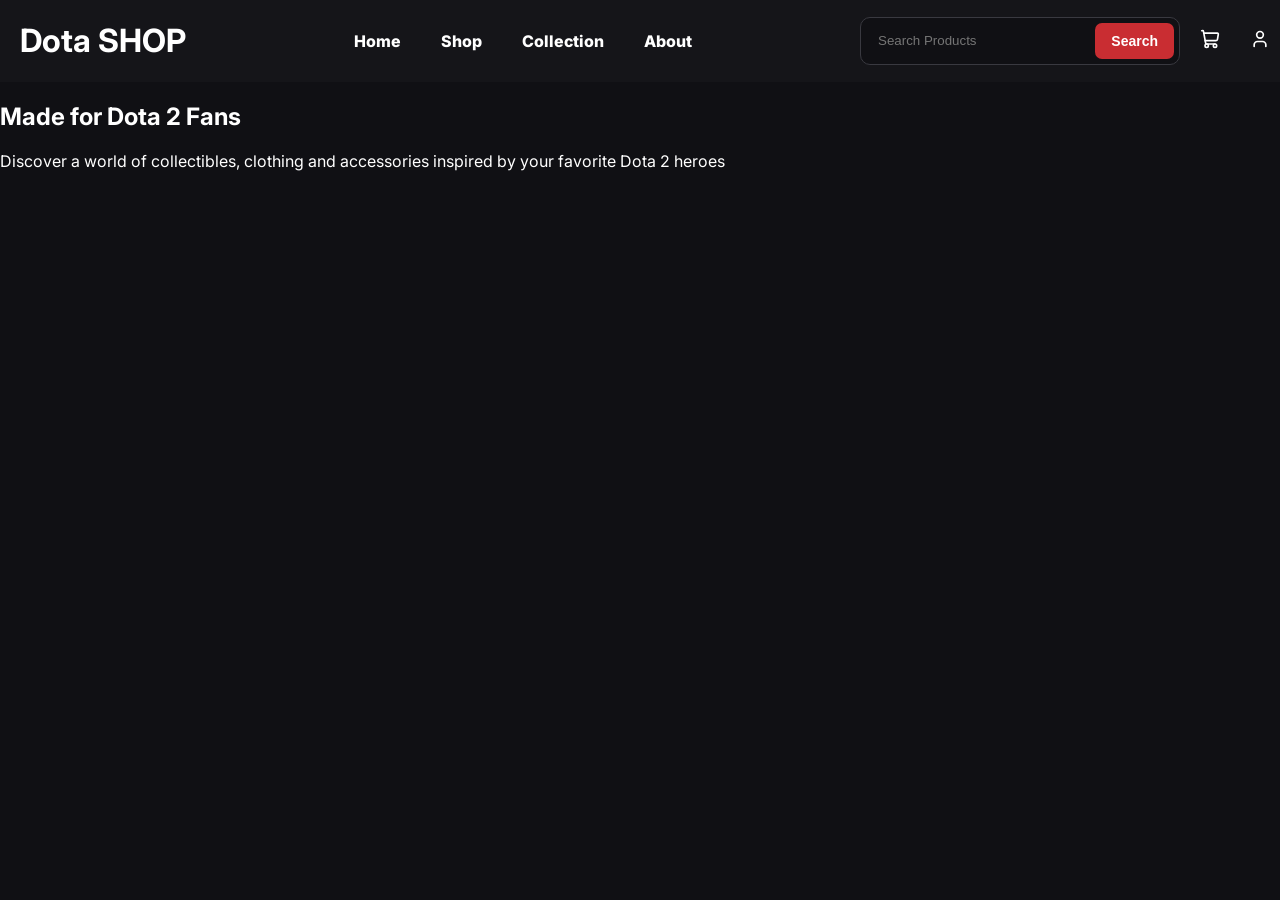
==== about.html @ 54cacaa8 "About page Header  and  strated with info" ====
<!DOCTYPE html>
<html lang="en">
<head>
    <meta charset="UTF-8">
    <meta name="viewport" content="width=
    , initial-scale=1.0">
    <title>About</title>
    <link rel="stylesheet" href="style/style.css">
</head>
<body>
      <header class="header">
      <h1 class="head-text"><a href="index.html">Dota SHOP</a></h1>
      <nav class="navigation">
        <ul class="nav-list">
          <li class="style_list"><a href="">Home</a></li>
          <li class="style_list"><a href="./shop.html">Shop</a></li>
          <li class="style_list"><a href="">Collection</a></li>
          <li class="style_list"><a href="">About</a></li>
        </ul>
      </nav>
      <div class="header-actions">
        <form class="search-form" role="search">
          <input
            class="search_field"
            type="search"
            placeholder="Search Products"
            aria-label="Search Products"
          />
          <button class="search" type="submit">Search</button>
        </form>
        <a class="" href="basket.html">
          <img
            class="basket"
            src="./icons/index1/shopping-cart.svg"
            alt="icon of basket"
          />
        </a>
        <a class="" href="user.html">
          <img
            class="account"
            src="./icons/index1/user.svg"
            alt="icon of account icon "
          />
        </a>
      </div>
    </header>
    <main class = "about-page">
        <section class="about-hero">
            <p class ="about-label">
                <h1>Made for Dota 2 Fans</h1>
                <p class = "about-intro">
                    Discover a world of collectibles, clothing
                    and accessories inspired by your favorite
                    Dota 2 heroes
                </p>
            </p>
        </section>
        <section class="about-story">
            
        </section>
    </main>
</body>
</html>
---- style/style.css ----
@import url('https://fonts.googleapis.com/css2?family=Inter:ital,opsz,wght@0,14..32,100..900;1,14..32,100..900&display=swap');

* {
    box-sizing: border-box;
}
html, body{
    margin:0;
    padding: 0;
    width: 100%;
}

body{
    background-color: #101014;
    color: white;
    font-family: 'Inter', sans-serif;
}

.basket{
    width: 30px;
    height: 30px;
    filter: invert(1);
    padding-right: 10px;
 


}
.account{
    width: 30px;
    height: 30px;
    filter: invert(1);
    padding-right: 10px;
     
}

.head-text a{
    color:white;
    font-family: 'Inter', sans-serif;
    font-weight: 700;
    padding-left: 20px;
    text-decoration: none;
}



.header{
    display: flex;
    justify-content: space-between;
    align-items: center;
    gap:15px 40px;
    background-color: #151519;
    
}
.nav-list{
    padding-top: 15px;
    display: flex;
    gap:40px;
    list-style: none;
    padding: 0;
    margin:0;
    
}

.nav-list a{
    color:white;
    text-decoration: none;
    font-family: 'Inter';
    font-weight: 800;
}

.header-actions{
    display: flex;
    gap: 20px;
    align-items: center;
    
}


.search-form{
    display: flex;
    align-items: center;
    gap:10px;
    width:320px;
    padding: 5px;
    background-color: #101014;
    border: 1px solid #393940;
    border-radius: 10px;
    transition: border-color 0.3s ease;
}

.search_field{
    flex:1;
    min-width: 0;
    padding: 10px 12px;
    background-color: transparent;
    border:none;
    outline: none;
}
.search{
    padding: 10px 16px;
    background-color: #c92d32;
    color:white;
    border:none;
    border-radius: 7px;
    font-size: 14px;
    font-weight: 600;
    cursor: pointer;
    transition: background-color 0.3s ease;
    
}
.search:hover{
    background-color: #e43c42;
}
.search-form:focus-within{
    border-color: #c92d32

}
@media(max-width:900px){
    .search-form{
        width:240px;
    }
}


.shop-button{
    display: inline-flex;
    align-items: center;
    justify-content: center;
    gap:15px;
    padding: 14px 28px;
    background-color: #c92d32;
    color: white;
    text-decoration: none;
    font-family: 'Inter', sans-serif;
    font-size: 16px;
    font-weight: 700;
    border: none;
    border-radius: 10px;
    cursor: pointer;
    transition: background-color 0.3s ease, transform 0.3s ease, box-shadow 0.3s ease;
}
.shop-button:hover{
    background-color: #e43c42;
    transform: translate(-3px);
    box-shadow: 0 6px 20px rgba(201,45,50,0.4);
}
.shop-button:active{
    transform: translate(0);
}
.shop-button:focus-visible{
    outline: 2px solid white;
    outline-offset: 4px;
}

.hero{
    position: relative;
    height: clamp(310px, 30vw, 500px);
    overflow:hidden;
    background-color: #151519;

}
.hero-image{
    width: 100%;
    height: 100%;

}
.hero-image img{
    width: 100%;
    height: 100%;
    object-fit: cover;
    object-position: center 20%;
}
.hero-content{
    position: absolute;
    top: 50%;
    left: 9%;
    transform: translateY(-50%);
    z-index: 2;
    max-width: 480px;
    color:white
}

.hero::before{
    content: "";
    position: absolute;
    inset:0;
    background: linear-gradient(90deg,rgba(0,0,0,0.85) 0%, rgba(0,0,0,0.45) 45%, transparent 80%);
    z-index: 1;
    pointer-events: none;
}
.hero-content h2 {
    font-family: 'Inter', sans-serif;
    font-size: 42px;
    font-weight: 800;
    line-height: 1.1;
    margin: 0 0 15px;
}
.hero-content p{
    font-family: 'Inter', sans-serif;
    font-size: 17px;
    line-height: 1.5;
    color: white;
    margin-bottom: 22px;
}



.products-card{
    display: flex;
    flex-direction: column;
    
}
.products-info {
    display: flex;
    flex-direction: column;
    flex:1;
    padding:15px;
}
.products-info .price {
    margin-top: auto;
}

.products-info button{
    background-color: #c92d32;
    color: white;
    border:none;
    border-radius: 8px;
    padding: 12px;
    cursor: pointer;
    margin-top: 12px;
}

.products-info button:hover{
    background-color: #e43c42;
}
.products-card img{
    padding-top: 20px ;
    display: block;
    width: 100%;
    height:280px;
    object-fit: contain;
}

.products-container{
    display:flex;
    grid-template-columns: repeat(5, minmax(0,1fr));
    gap:20px;
}

@media (max-width:1100px){
    .products-container {
        grid-template-columns: repeat(3, minmax(0,1fr));
    }
}

@media (max-width: 650px){
    .products-container {
        grid-template-columns: repeat(1, minmax(0,1fr));
    }
}


.categories{
    display: flex;
    justify-content: center;
    gap: 20px;
    padding: 25px 40px;
    background-color: #101014;
}

.categories > div {
    display: flex;
    align-items: center;
    justify-content: center;
    gap: 15px;
    width: 250px;
    padding: 20px;
    background-color: #24242b;
    border: 1px solid #393940;
    border-radius: 10px;

    transition: border-color 0.3s ease;

}
.categories > div:hover{
    border-color: #c92d32;
}

.categories img {
    width: 32px;
    height: 32px;
    filter: brightness(0) invert(1);
}

.categories span {
    color: white;
    font-size: 18px;
    font-weight: 600;
}



.products-info h3{
    color:white;
    font-family: 'Inter', sans-serif;
    padding-left: 15px
    
}

.products-info p{
    color:#b8b8c0;
    font-family: 'Inter', sans-serif;
    padding-left: 10px;

}
.products-info price{
    color: white;
    font-size: 20px;
    font-weight:700;

}
.products-link{
    text-decoration: none;
    color:inherit;

}

.products-link:hover h3{
    color:#c92d32;
}

.featured{
    background-color: #24242b;
    padding: 40px;
}

.featured h2{
    font-family: 'Inter', sans-serif;
    color: white;

}


footer {
    background-color: #151519;
    padding:60px 40px 20px;
    color: white;

}
.footer-container{
    display: grid;
    grid-template-columns: 2fr 1fr 1fr 1fr;
    gap: 40px;
    max-width: 1200px;
    margin: 0 auto;
}

.footer-container h3{
    font-size: 20px;
    margin-bottom: 20px;
}
.footer-container p{
    color: #a3a3ad;
    line-height: 1.7;
}
.footer-container a{
    display: block;
    color: #a3a3ad;
    text-decoration: none;
    margin-bottom: 12px;
    transition: color 0.3s ease;

}
.footer-container a:hover{
    color: #c92d32;
}
.footer-social{
    display: flex;
    gap:15px;
}



.footer-social a {
    display: inline-flex;
    align-items: center;
    justify-content: center;
}

.footer-bottom{
    border-top: 1px solid #393940;
    margin-top: 40px;
    padding-top: 20px;
    text-align: center;
    color: #a3a3ad;
    font-size: 14px;
}

@media (max-width: 900px){
    .footer-container{
        grid-template-columns: repeat(2, 1fr);
    }
}

@media (max-width: 600px){
    .footer-container{
        grid-template-columns: 1fr;
    }
    footer{
        padding:40px 20px 20px;
    }
}
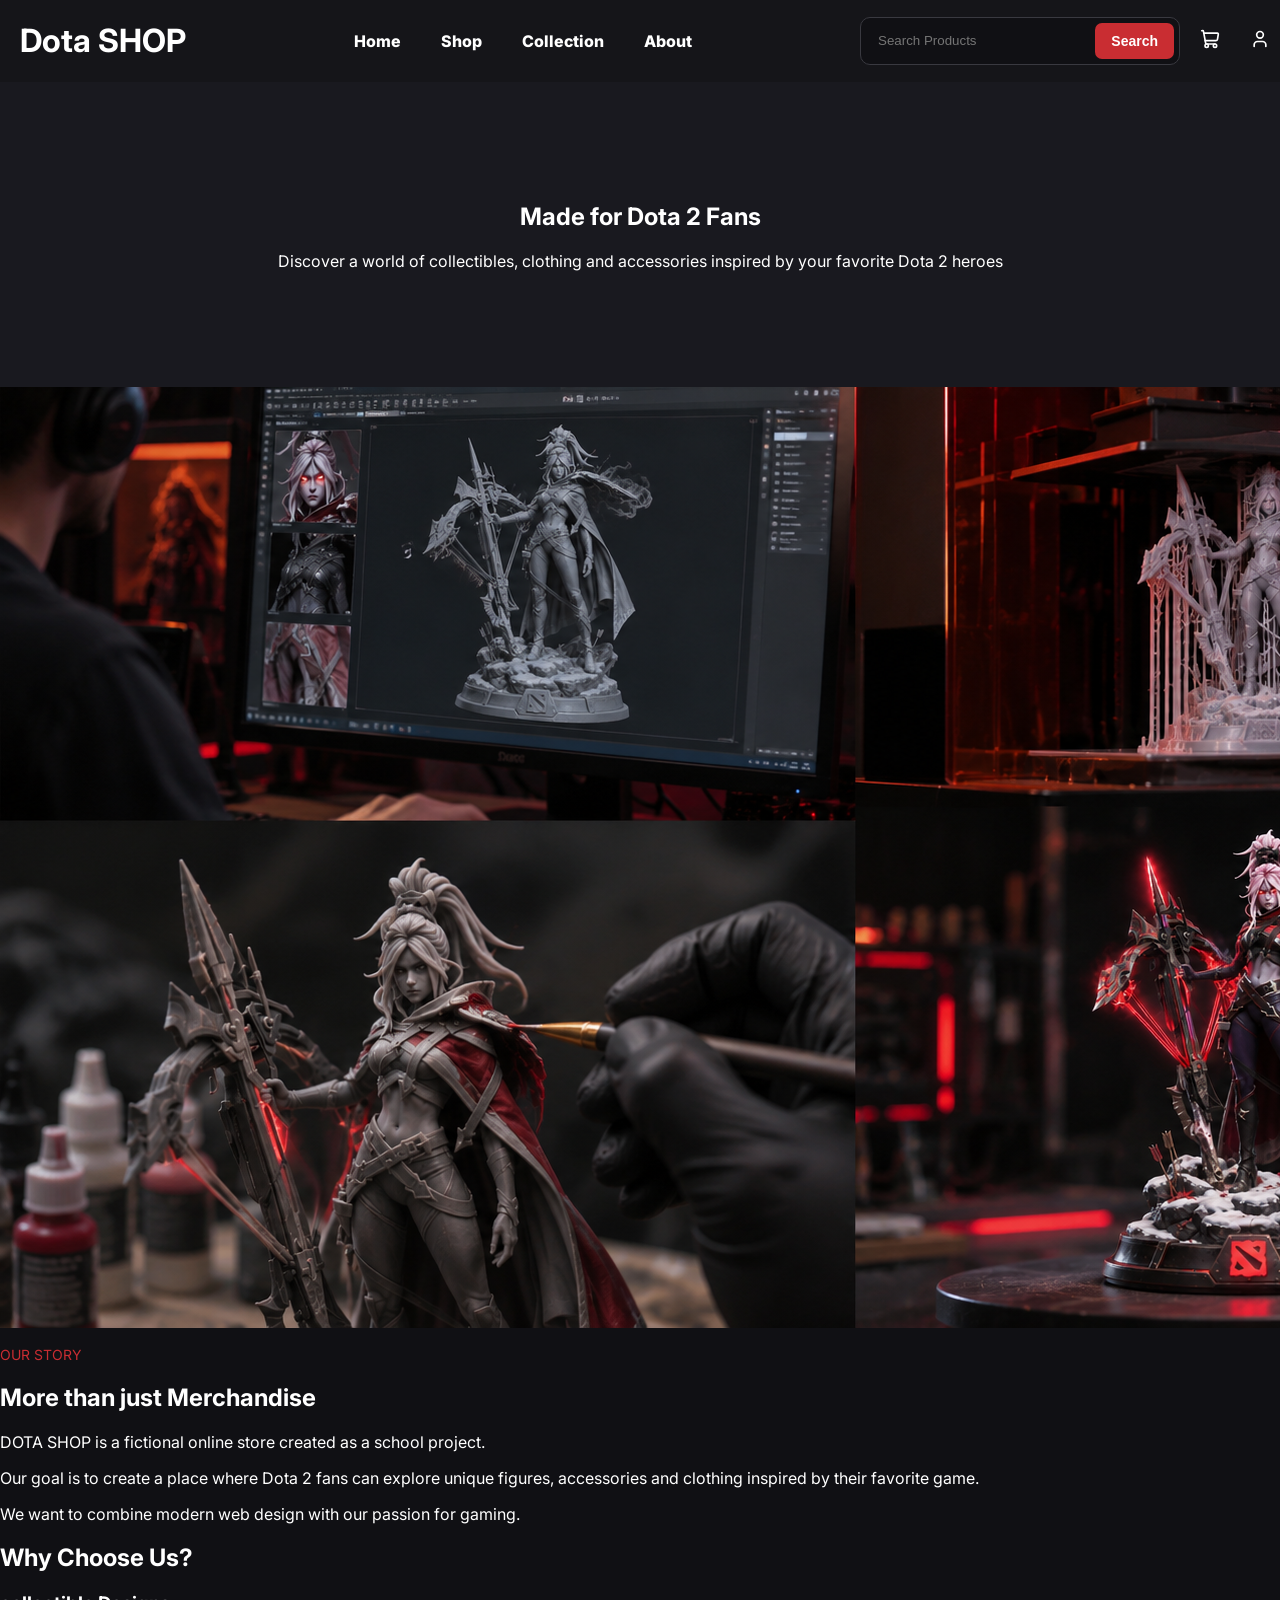
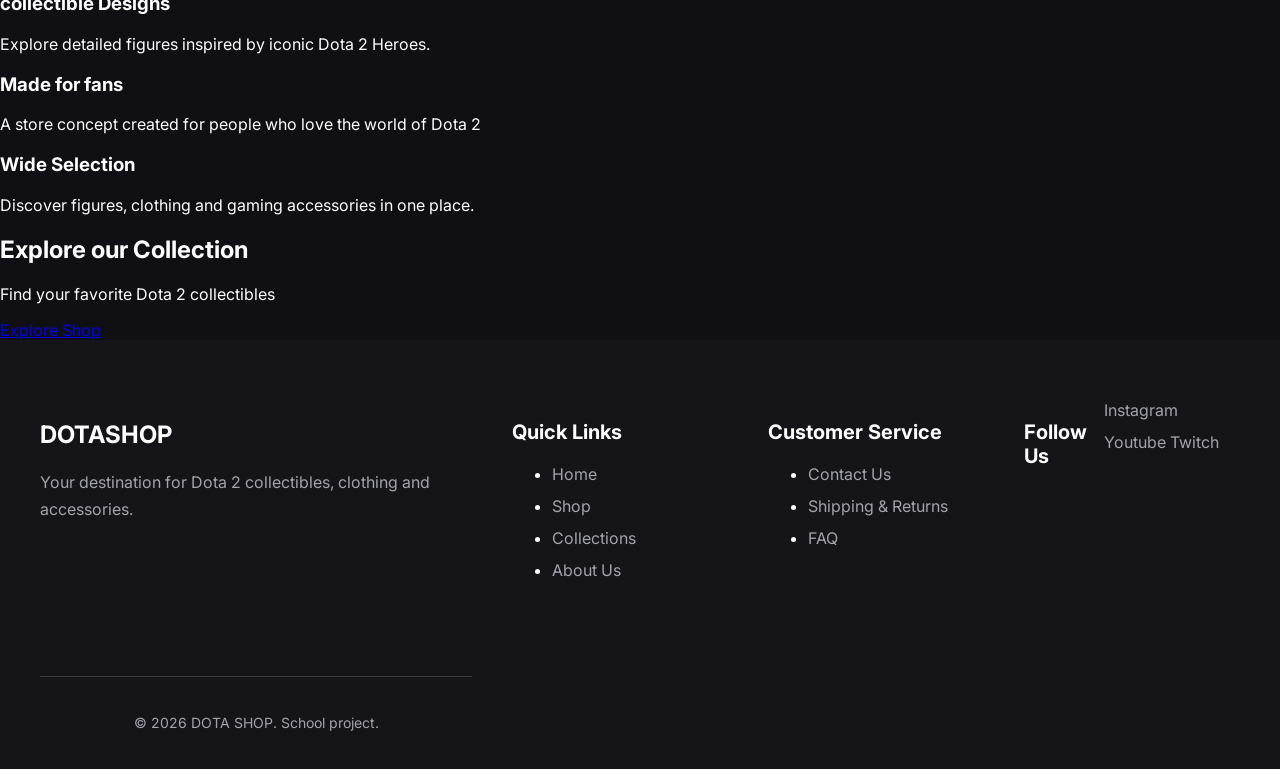
==== commit a8913087: "Update Page of info started with style" ====
--- a/about.html
+++ b/about.html
@@ -5,7 +5,9 @@
     <meta name="viewport" content="width=
     , initial-scale=1.0">
     <title>About</title>
-    <link rel="stylesheet" href="style/style.css">
+    <link rel="stylesheet" href="style/about.css">
+    <link rel ="stylesheet" href="style/style.css">
+    
 </head>
 <body>
       <header class="header">
@@ -56,8 +58,88 @@
             </p>
         </section>
         <section class="about-story">
-            
+            <div class = "about-video">
+                <img src="./images/process_of_build.webp" alt="photo of producing">
+            </div>
+            <div class="about-content">
+                <p class = "about-label">
+                    OUR STORY
+                </p>
+                <h2>More than just Merchandise</h2>
+                <p>  DOTA SHOP is a fictional online store
+                created as a school project.</p>
+                <p>Our goal is to create a place where
+                Dota 2 fans can explore unique figures,
+                accessories and clothing inspired
+                by their favorite game.</p>
+                <p> We want to combine modern web design
+                    with our passion for gaming.</p>
+            </div>
+        </section>
+        <section class="about-values">
+            <h2> Why Choose Us?</h2>
+            <div class="values-container">
+                <article class="value-card" >
+                    <h3>collectible Designs</h3>
+                    <p>
+                        Explore detailed figures inspired by iconic Dota 2 Heroes.
+                    </p>
+                </article>
+                <article class="value-card">
+                    <h3>Made for fans</h3>
+                    <p>
+                        A store concept created for people who love the world of Dota 2 
+                    </p>
+                </article>
+                <article class="value-card">
+                    <h3>Wide Selection</h3>
+                    <p>Discover figures, clothing and gaming accessories in one place.</p>
+                </article>
+            </div>
+        </section>
+        <section class="about-cta">
+            <h2>Explore our Collection</h2>
+            <p> Find your favorite Dota 2 collectibles</p>
+            <a href="./shop.html" class="about-button">Explore Shop</a>
         </section>
     </main>
+    <footer class="footer">
+      <div class="footer-container">
+        <div class="footer-brand">
+          <h2>DOTA<span>SHOP</span></h2>
+          <p> Your destination for Dota 2 collectibles,
+            clothing and accessories.
+          </p>
+        </div>
+        <div class="footer-links">
+          <h3>Quick Links</h3>
+          <ul>
+            <li><a href="./index.html">Home</a></li>
+            <li><a href="./shop.html">Shop</a></li>
+            <li><a href="./collection.html">Collections</a></li>
+            <li><a href="./about.html">About Us</a></li>
+          </ul>
+        </div>
+        <div class="footer-service">
+          <h3>Customer Service</h3>
+          <ul>
+            <li><a href="./contact.html">Contact Us</a></li>
+            <li><a href="./shipping.html">Shipping & Returns</a></li>
+            <li><a href="./faq.html">FAQ</a></li>
+          </ul>
+        </div>
+        <div class="footer-social">
+          <h3>Follow Us</h3>
+          <div class="social-icons">
+            <a href="">Instagram</a>
+            <a href="">Youtube</a>
+            <a href="">Twitch</a>
+          
+      </div>
+      </div>
+      <div class="footer-bottom">
+        <p>© 2026 DOTA SHOP. School project.</p>
+      </div>
+    </footer>
 </body>
 </html>
--- a/style/about.css
+++ b/style/about.css
@@ -0,0 +1,31 @@
+.about-page {
+    background-color: #101014;
+    color: white;
+}
+.about-hero {
+    text-align: center;
+    padding: 100px 20px ;
+    background-color: #19191f;
+}
+.about-label {
+    color:#c92d32;
+    font-size: 14px;
+}
+.about-intro {
+}
+.about-story {
+}
+.about-video {
+}
+.about-content {
+}
+.about-values {
+}
+.values-container {
+}
+.value-card {
+}
+.about-cta {
+}
+.about-button {
+}
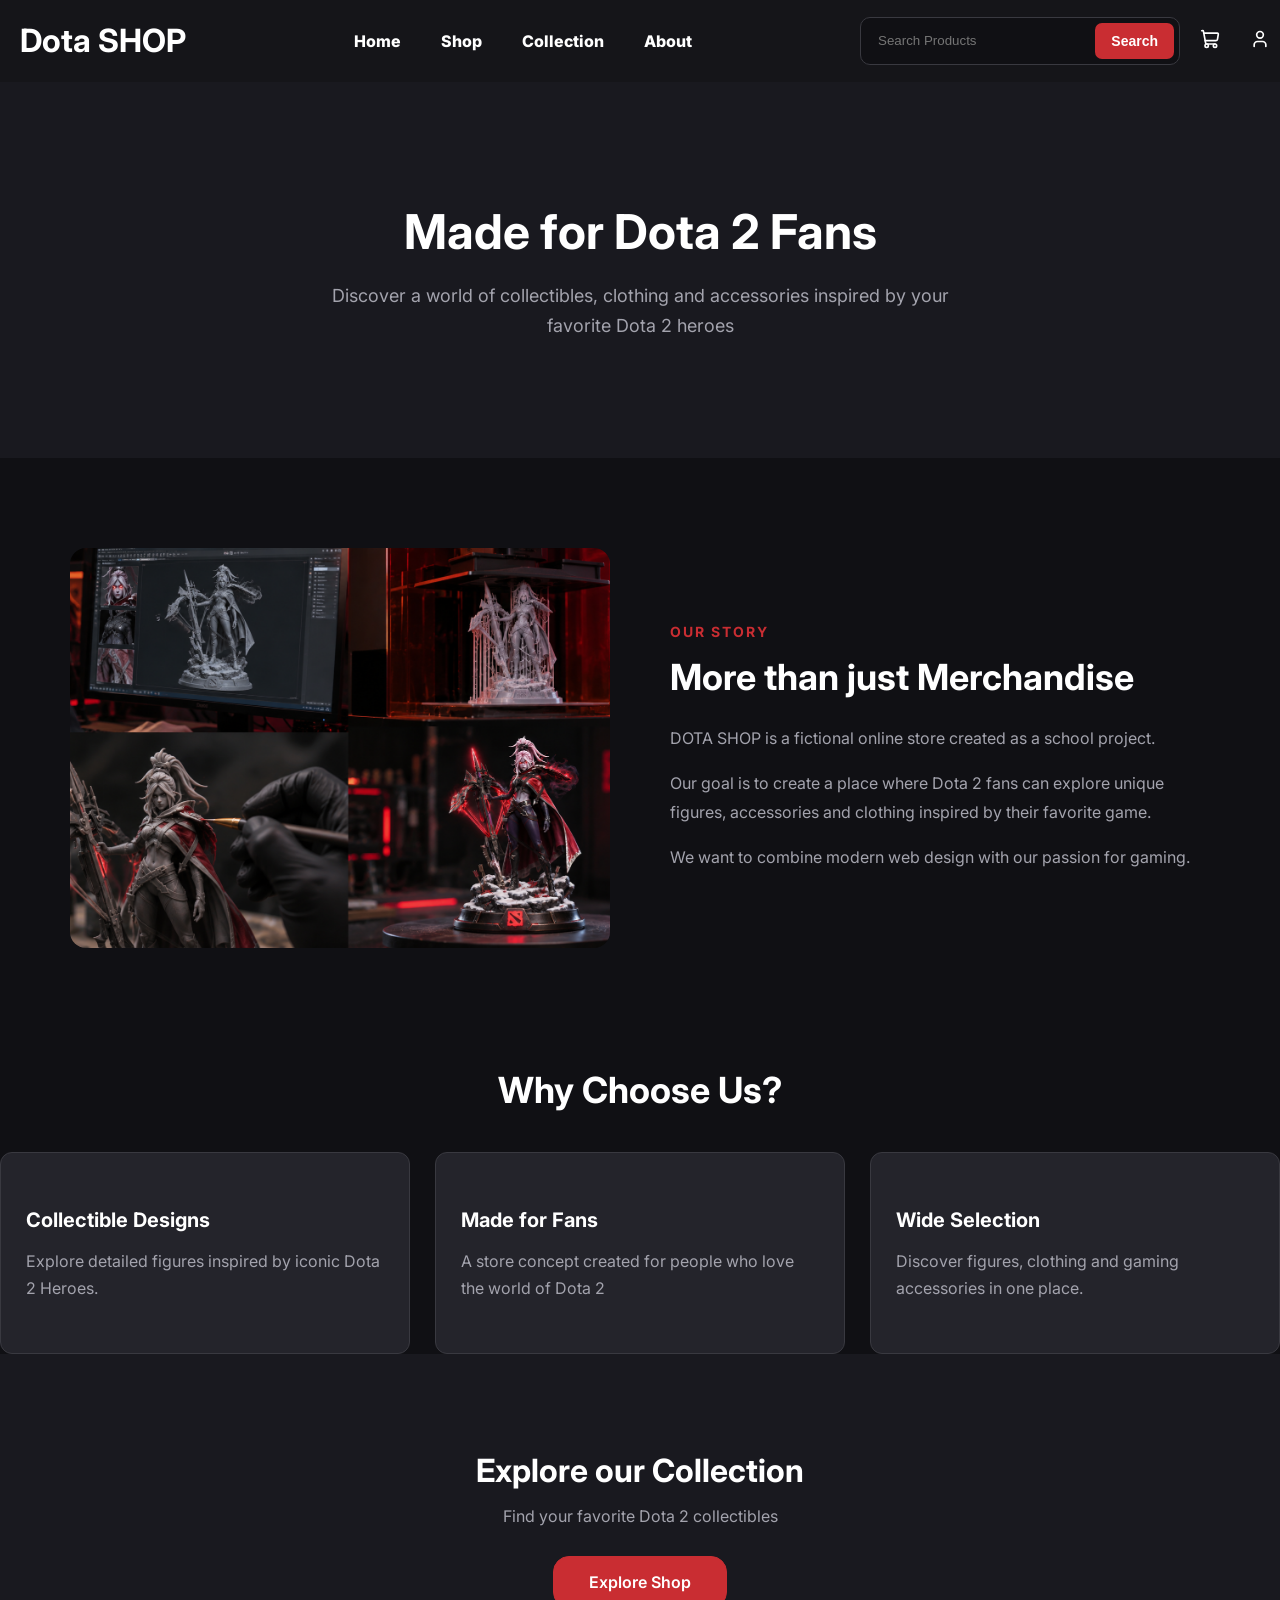
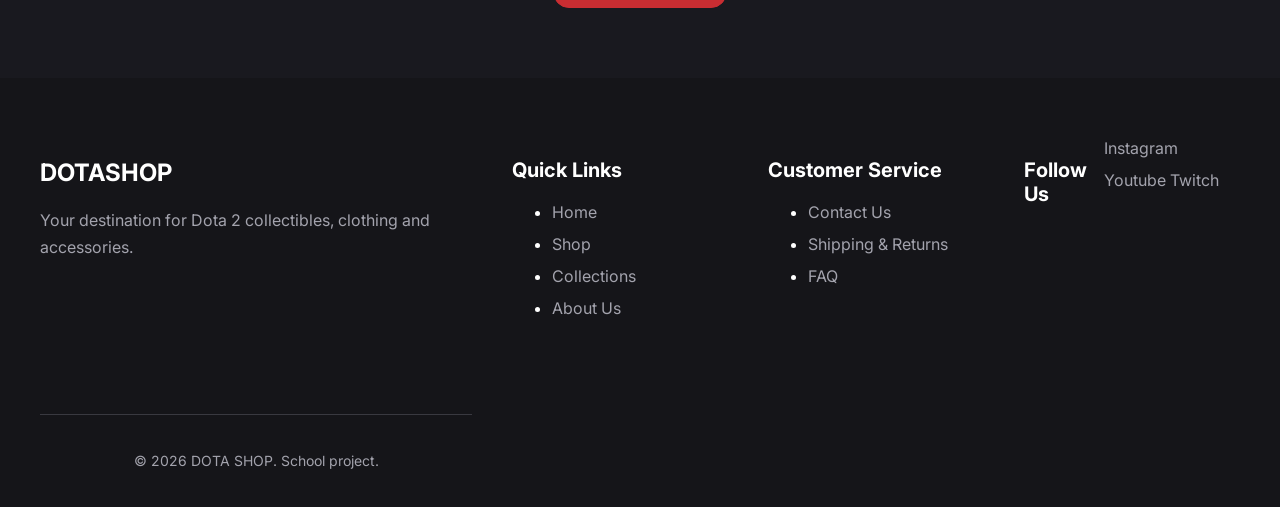
==== commit b88bafad: "Update Page ABOUT with style" ====
--- a/about.html
+++ b/about.html
@@ -58,7 +58,7 @@
             </p>
         </section>
         <section class="about-story">
-            <div class = "about-video">
+            <div class = "about-image">
                 <img src="./images/process_of_build.webp" alt="photo of producing">
             </div>
             <div class="about-content">
@@ -80,13 +80,13 @@
             <h2> Why Choose Us?</h2>
             <div class="values-container">
                 <article class="value-card" >
-                    <h3>collectible Designs</h3>
+                    <h3>Collectible Designs</h3>
                     <p>
                         Explore detailed figures inspired by iconic Dota 2 Heroes.
                     </p>
                 </article>
                 <article class="value-card">
-                    <h3>Made for fans</h3>
+                    <h3>Made for Fans</h3>
                     <p>
                         A store concept created for people who love the world of Dota 2 
                     </p>
--- a/style/about.css
+++ b/style/about.css
@@ -10,22 +10,108 @@
 .about-label {
     color:#c92d32;
     font-size: 14px;
+    font-weight: 700;
+    letter-spacing: 2px;
+}
+.about-hero h1{
+    font-size:48px;
+    margin:20px 0;
 }
 .about-intro {
+    max-width: 650px;
+    margin: 0 auto;
+    color: #a3a3ad;
+    font-size: 18px;
+    line-height: 1.7;
+
 }
 .about-story {
+    display: grid;
+    grid-template-columns: 1fr 1fr;
+    align-items: center;
+    gap:60px;
+    max-width: 1200px;
+    margin: 0 auto;
+    padding: 90px 30px;
 }
-.about-video {
+.about-image {
 }
-.about-content {
+.about-image img{
+    display: block;
+    width:100%;
+    height: 400px;
+    object-fit: cover;
+    border-radius: 16px;
 }
-.about-values {
+.about-content h2{
+    font-size: 36px ;
+    margin: 15px 0 25px;
+}
+.about-content > p:not(.about-label){
+    color: #a3a3ad;
+    line-height: 1.8;
+    margin-bottom: 15px;
+}
+.about-values > h2 {
+    font-size: 36px;
+    text-align: center;
+    margin-bottom: 40px;
+
 }
 .values-container {
+    display: grid;
+    grid-template-columns: repeat(3, 1fr);
+    gap:25px;
+
 }
 .value-card {
+    background-color: #24242b;
+    border: 1px solid #393940;
+    border-radius: 12px;
+    padding: 35px 25px;
+    transition: border-color 0.3s ease;
+}
+.value-card:hover{
+    border-color: #c92d32;
+}
+.value-card h3{
+    font-size: 20px;
+    margin-bottom: 15px;
+}
+.value-card p{
+    color: #a3a3ad;
+    line-height: 1.7;
 }
 .about-cta {
+    background-color: #19191f;
+    text-align: center;
+    padding: 70px 20px;
+}
+.about-cta h2{
+    font-size: 32px;
+    margin-bottom: 15px;
+}
+.about-cta p {
+    color: #a3a3ad;
+    margin-bottom: 30px;
+    
 }
 .about-button {
+    display: inline-block;
+    padding: 15px 35px;
+    background-color: #c92d32;
+    color: white;
+    border:1px solid #c92d32;
+    border-radius: 16px;
+    text-decoration: none;
+    font-size: 16px;
+    font-weight: 600;
+    cursor:pointer;
+    transition: border-color 0.3s ease;
+
+
+}
+.about-button:hover{
+    background-color: #c92d32;
+    background-color: transparent;
 }
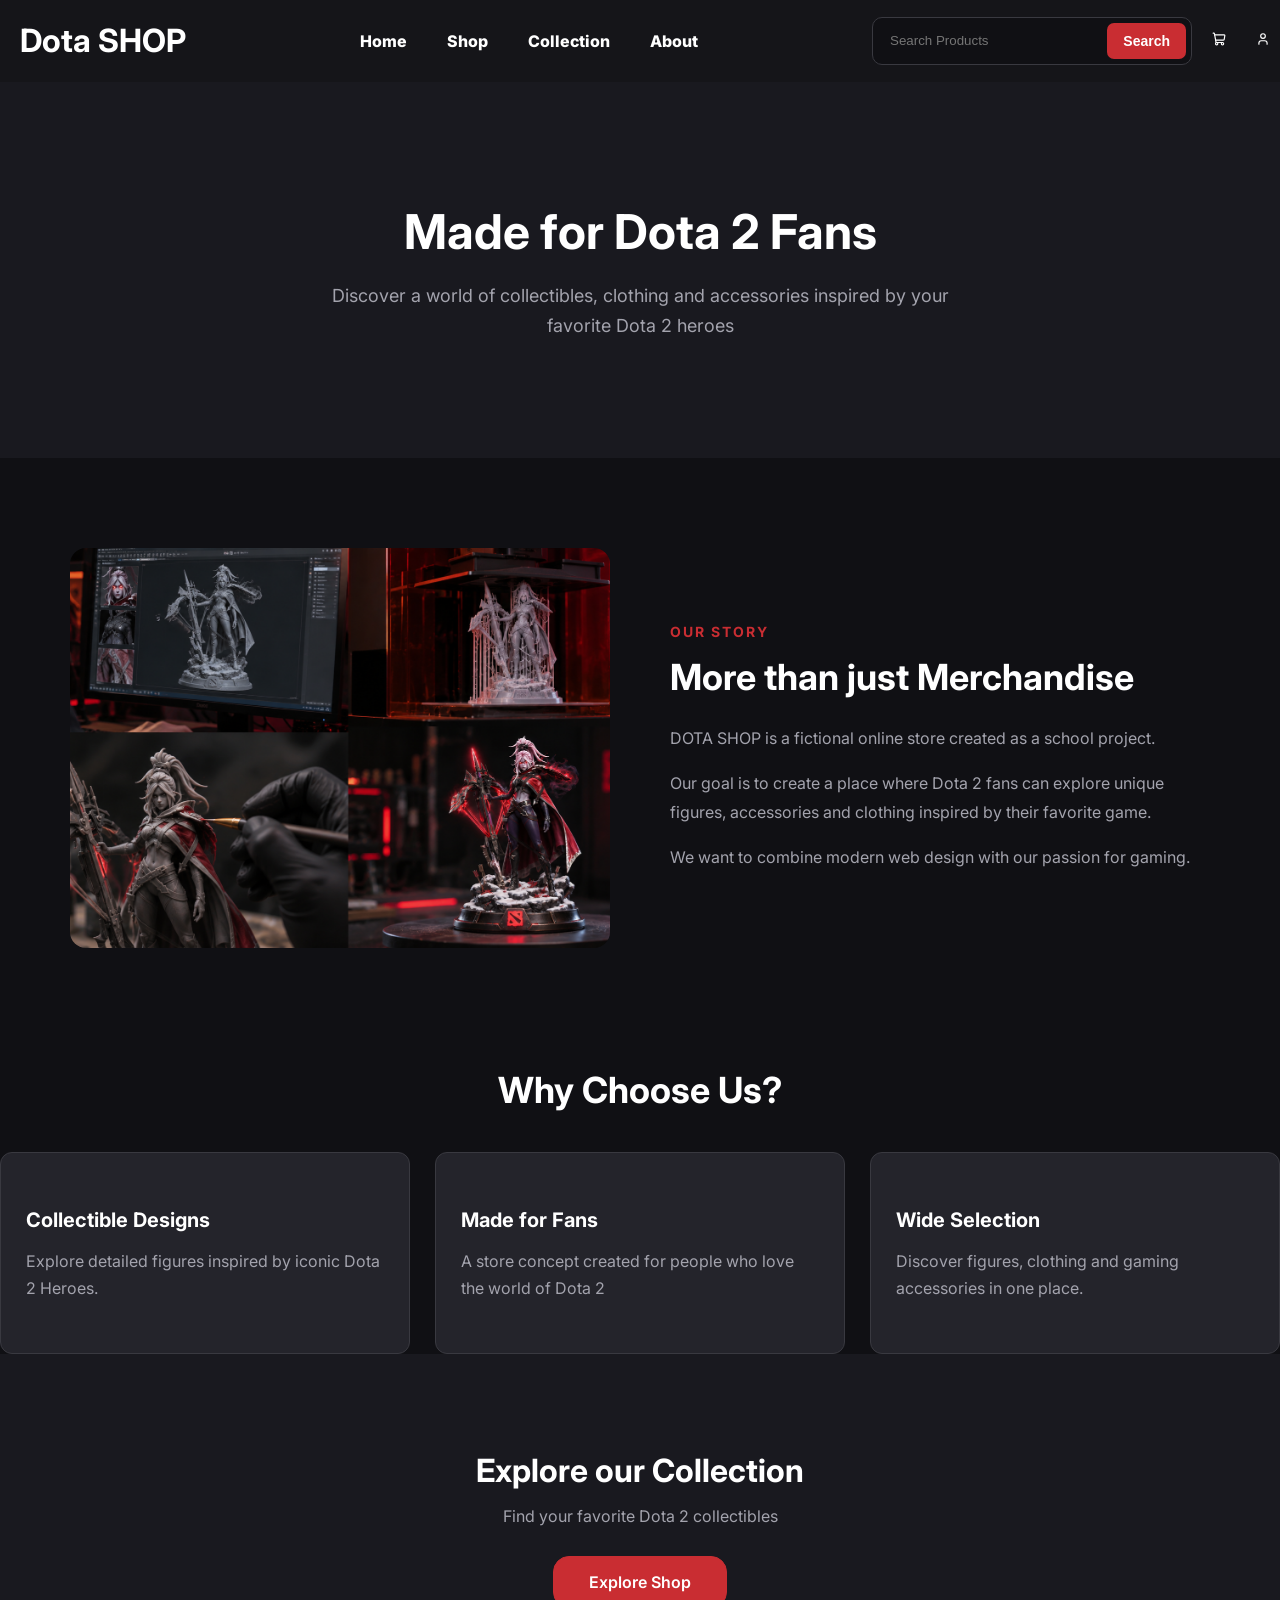
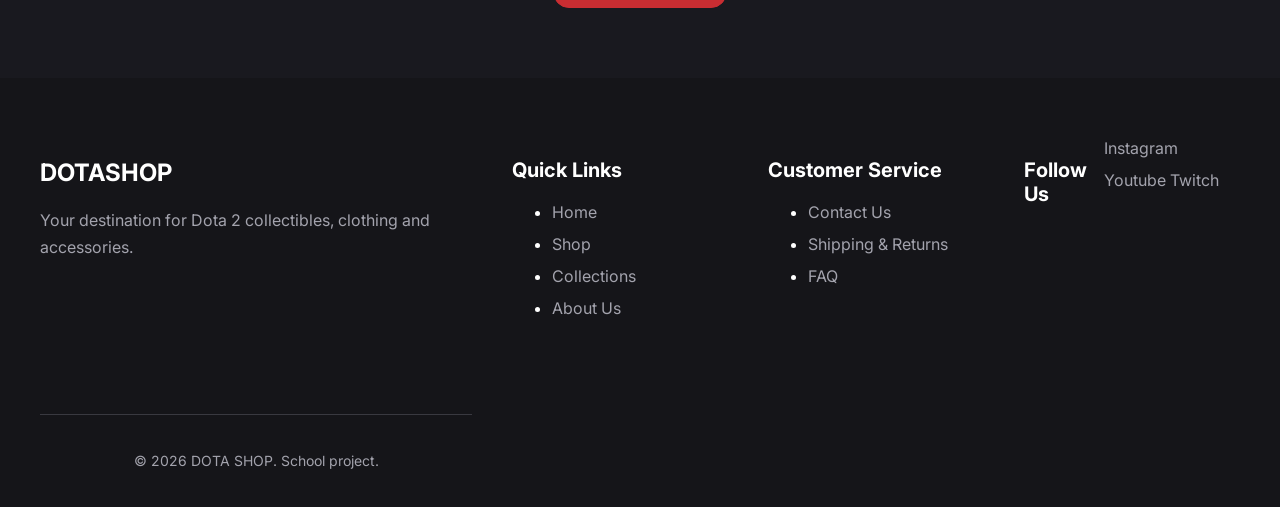
==== commit 61800ab6: "update finished with about page correct some fouts in shop page" ====
--- a/about.html
+++ b/about.html
@@ -7,6 +7,7 @@
     <title>About</title>
     <link rel="stylesheet" href="style/about.css">
     <link rel ="stylesheet" href="style/style.css">
+    <link rel="icon" type="image/png" href="./icons/website_logo.png">
     
 </head>
 <body>
@@ -14,10 +15,10 @@
       <h1 class="head-text"><a href="index.html">Dota SHOP</a></h1>
       <nav class="navigation">
         <ul class="nav-list">
-          <li class="style_list"><a href="">Home</a></li>
+          <li class="style_list"><a href="./index.html">Home</a></li>
           <li class="style_list"><a href="./shop.html">Shop</a></li>
           <li class="style_list"><a href="">Collection</a></li>
-          <li class="style_list"><a href="">About</a></li>
+          <li class="style_list"><a href="./about.html">About</a></li>
         </ul>
       </nav>
       <div class="header-actions">
--- a/style/style.css
+++ b/style/style.css
@@ -31,6 +31,26 @@
     filter: invert(1);
     padding-right: 10px;
      
+}
+
+.basket,
+.account{
+    width:24px;
+    height: 24px;
+    filter: brightness(0) invert(1);
+    cursor:pointer;
+    transition: transform 0.3s ease, filter 0.3s ease;
+}
+
+.basket:hover{
+    transform: scale(1.2);
+    filter: brightness(0) saturate(100%) invert(25%) sepia(85%) saturate(1800%) hue-rotate(340deg);
+}
+
+.account:hover{
+    transform: scale(1.2);
+    filter: brightness(0) saturate(100%) invert(25%) sepia(85%) saturate(1800%) hue-rotate(340deg);
+    
 }
 
 .head-text a{
@@ -409,4 +429,6 @@
     footer{
         padding:40px 20px 20px;
     }
-}+}
+
+
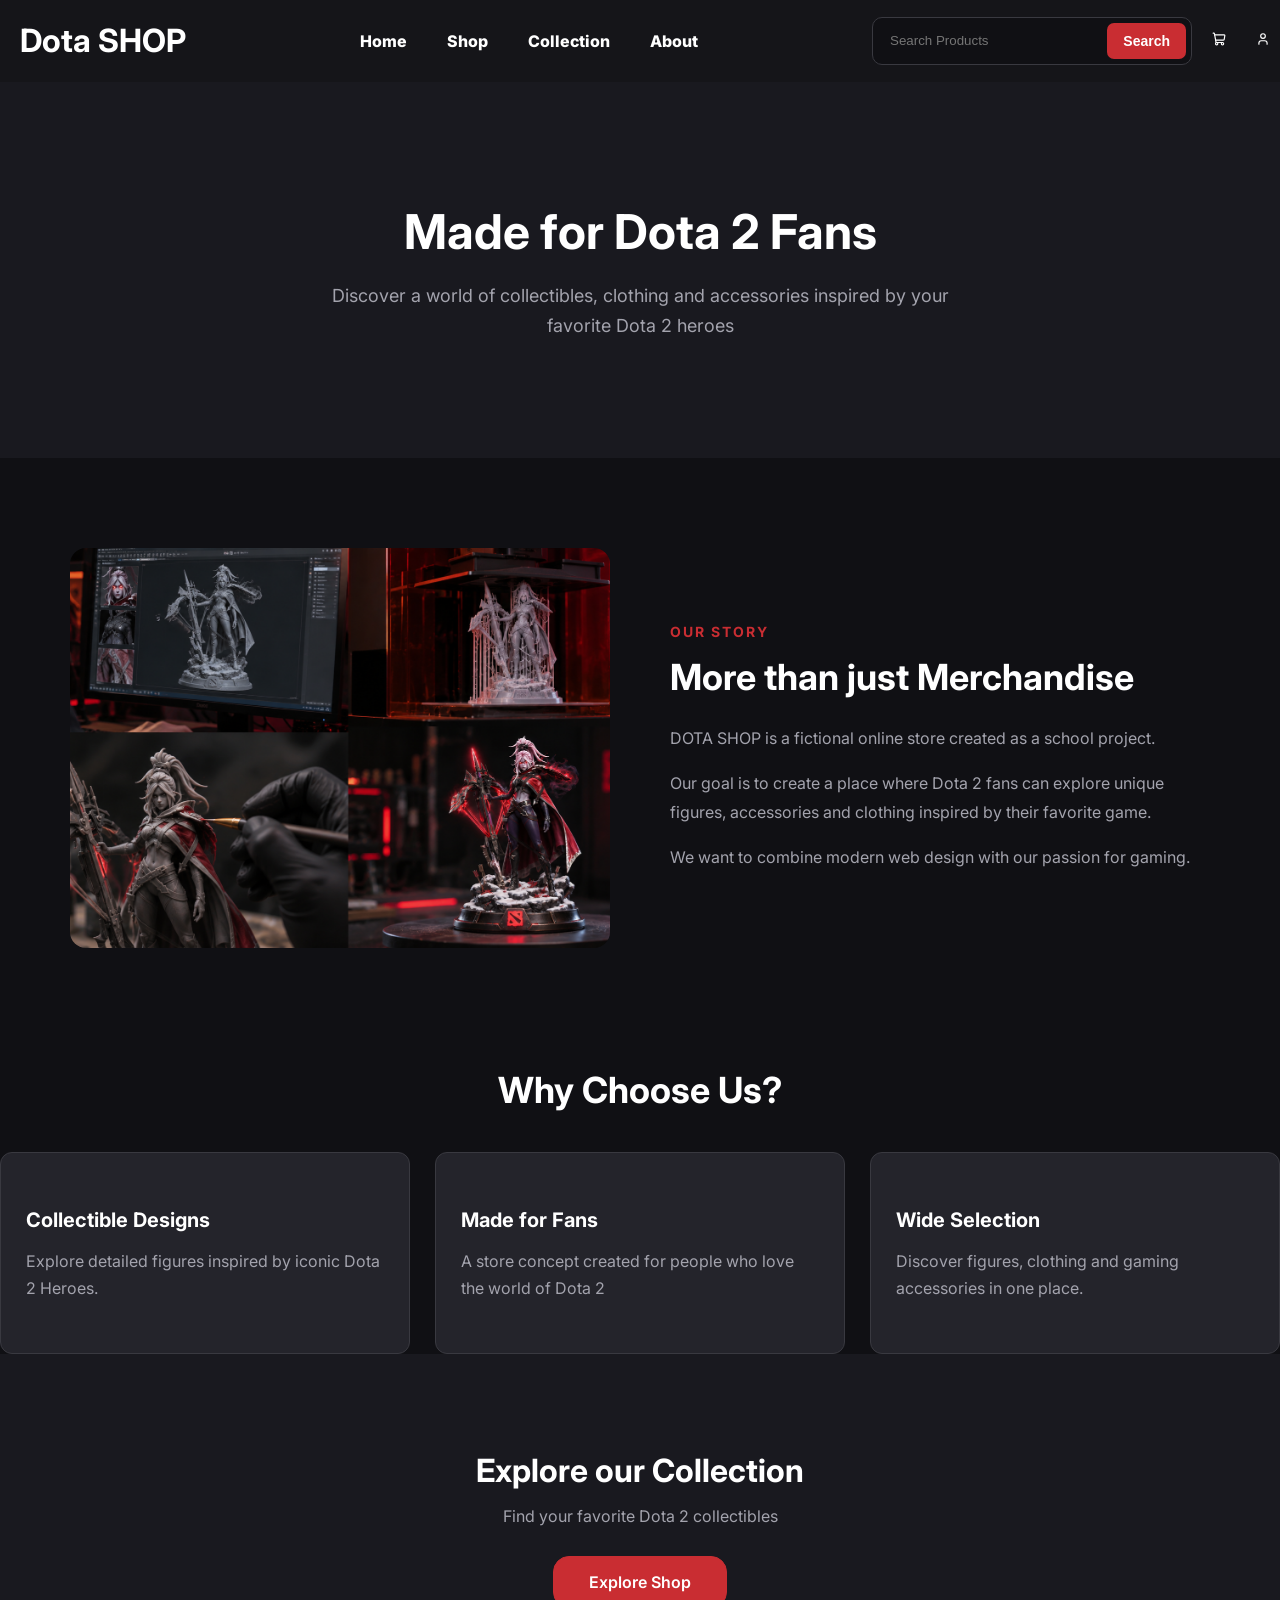
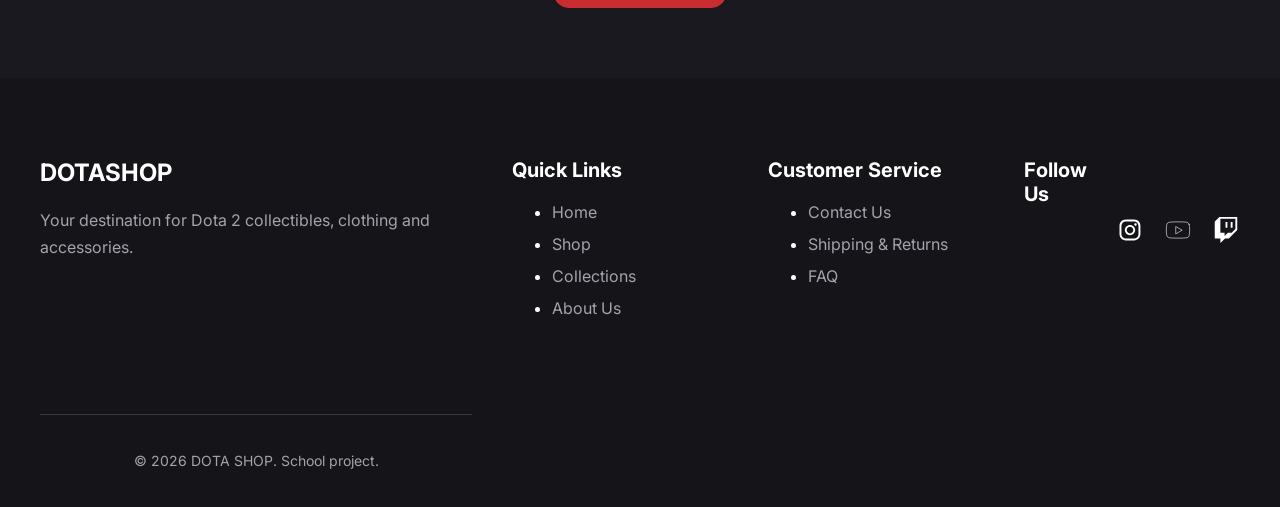
==== commit e4786858: "Bug fixed Icons and style for shop" ====
--- a/about.html
+++ b/about.html
@@ -17,7 +17,7 @@
         <ul class="nav-list">
           <li class="style_list"><a href="./index.html">Home</a></li>
           <li class="style_list"><a href="./shop.html">Shop</a></li>
-          <li class="style_list"><a href="">Collection</a></li>
+          <li class="style_list"><a href="./collection.html">Collection</a></li>
           <li class="style_list"><a href="./about.html">About</a></li>
         </ul>
       </nav>
@@ -132,9 +132,15 @@
         <div class="footer-social">
           <h3>Follow Us</h3>
           <div class="social-icons">
-            <a href="">Instagram</a>
-            <a href="">Youtube</a>
-            <a href="">Twitch</a>
+            <a href="" arial-label="Instagram">
+              <img src="./icons/index1/inst.svg" aria-label="Instagram">
+            </a>
+            <a href="" aria-label="Youtube">
+              <img src="./icons/index1/youtube.svg" aria-label="Youtube">
+            </a>
+            <a href="" aria-label="Twitch">
+              <img src="./icons/index1/twitch.svg" aria-label="Twitch">
+            </a>
           
       </div>
       </div>
--- a/style/style.css
+++ b/style/style.css
@@ -115,6 +115,7 @@
     background-color: transparent;
     border:none;
     outline: none;
+    color:white;
 }
 .search{
     padding: 10px 16px;
@@ -149,8 +150,6 @@
     gap:15px;
     padding: 14px 28px;
     background-color: #c92d32;
-    color: white;
-    text-decoration: none;
     font-family: 'Inter', sans-serif;
     font-size: 16px;
     font-weight: 700;
@@ -170,6 +169,10 @@
 .shop-button:focus-visible{
     outline: 2px solid white;
     outline-offset: 4px;
+}
+.shop-button a{
+    text-decoration: none;
+    color:white;
 }
 
 .hero{
@@ -229,6 +232,7 @@
     display: flex;
     flex-direction: column;
     
+    
 }
 .products-info {
     display: flex;
@@ -287,6 +291,7 @@
     padding: 25px 40px;
     background-color: #101014;
 }
+
 
 .categories > div {
     display: flex;
@@ -348,6 +353,13 @@
 .products-link:hover h3{
     color:#c92d32;
 }
+.products-card{
+    transition: transform 0.3s ease;
+
+}
+.products-card:hover{
+    transform: scale(1.05);
+}
 
 .featured{
     background-color: #24242b;
@@ -399,6 +411,22 @@
     gap:15px;
 }
 
+.social-icons{
+    display:flex;
+    flex-direction: row;
+    align-items: center;
+    gap: 20px;
+
+}
+.social-icons img{
+    width: 28px;
+    height: 28px;
+    filter: brightness(0) invert(1);
+    transition: transform 0.3s ease;
+}
+.social-icons a:hover img {
+    transform: scale(1.2);
+}
 
 
 .footer-social a {
